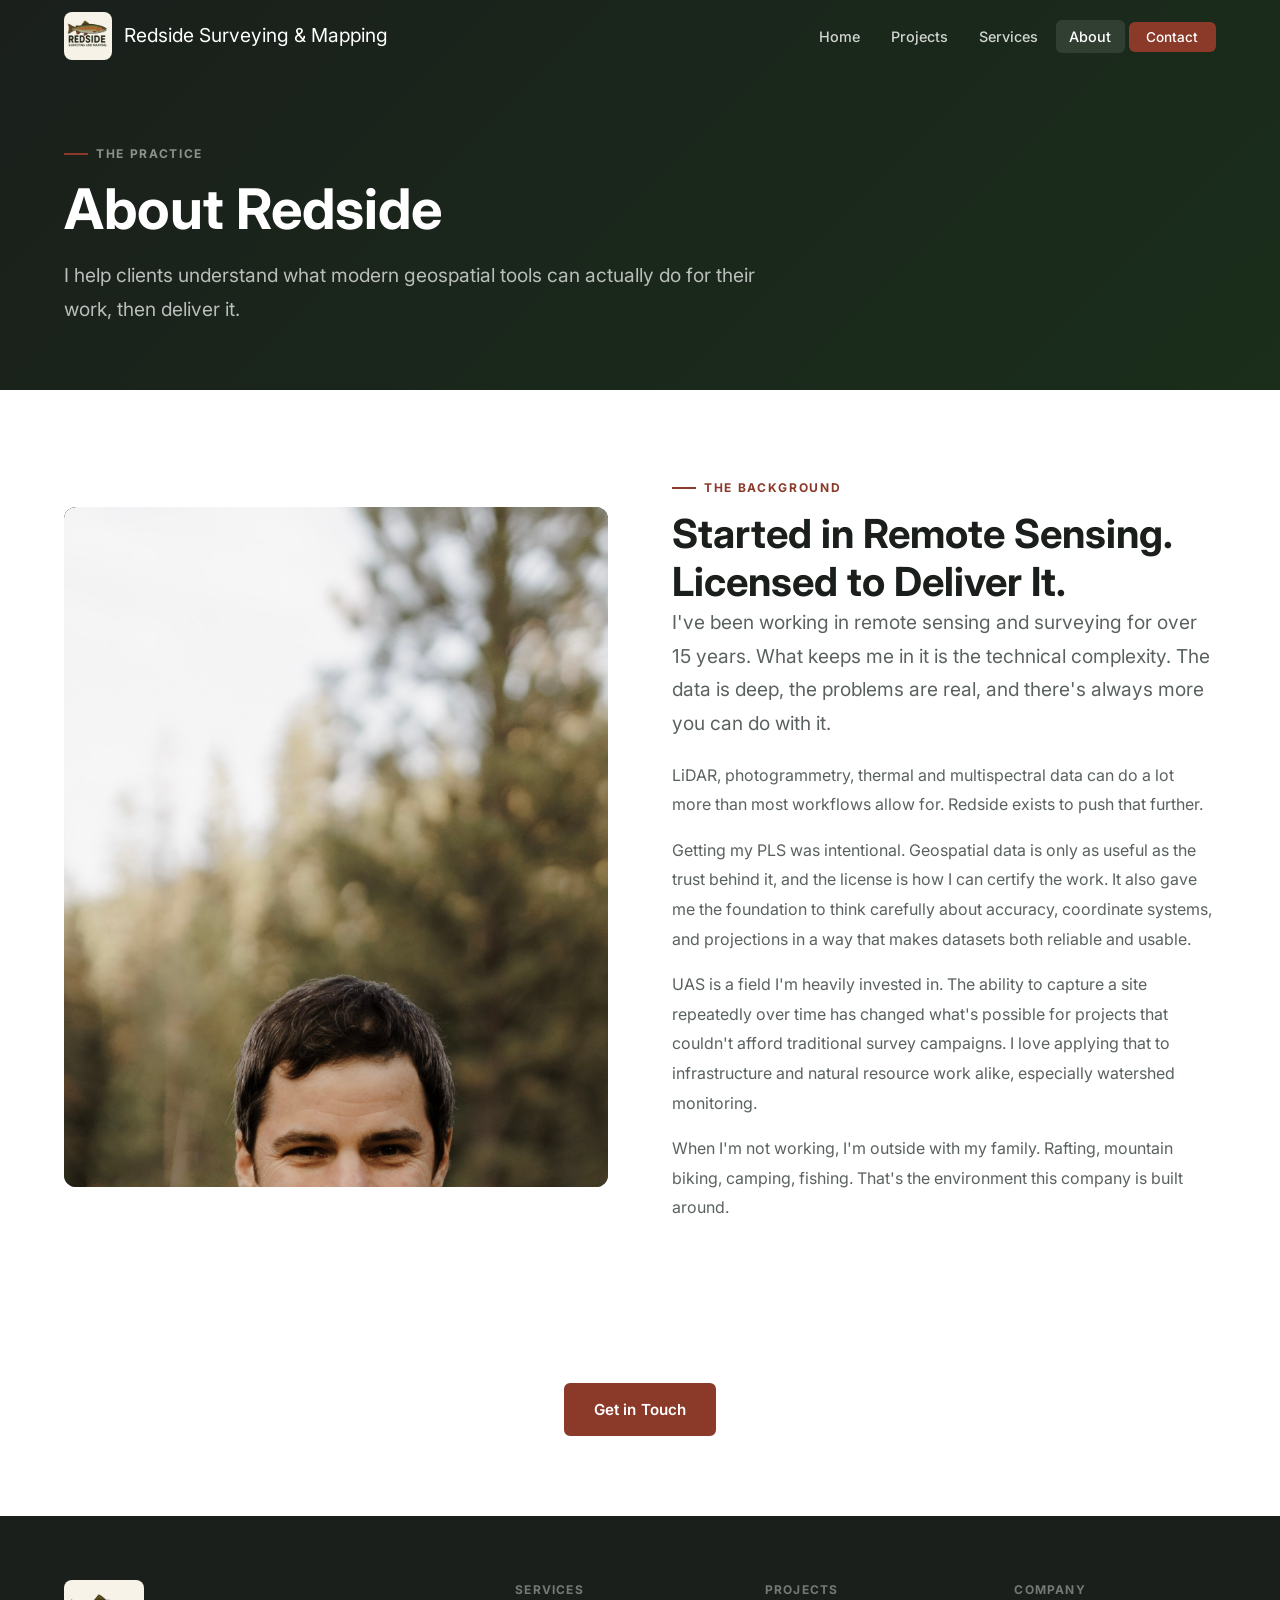
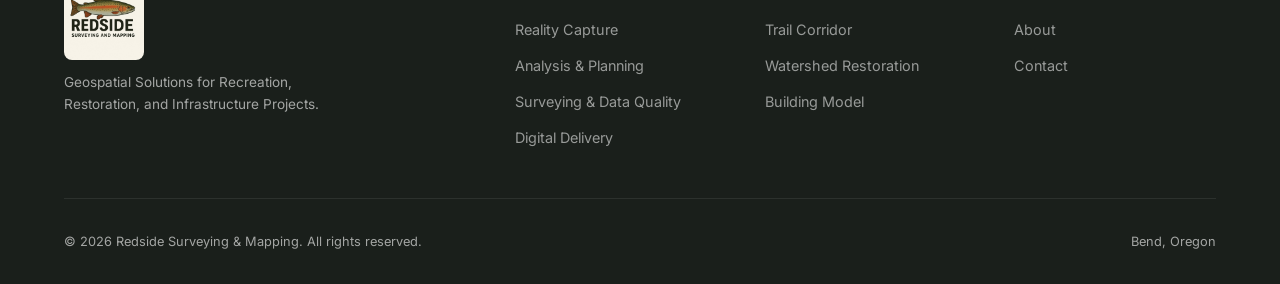
==== about.html @ d870e97e "Update About page bio with personal story and profile photo Co-authored-by: Cursor <cursoragent@curs" ====
<!DOCTYPE html>
<html lang="en">
<head>
  <meta charset="UTF-8" />
  <meta name="viewport" content="width=device-width, initial-scale=1.0" />
  <title>About | Redside Surveying & Mapping</title>
  <meta name="description" content="Redside Surveying & Mapping is a licensed Professional Land Surveyor and geospatial consulting practice focused on terrain, restoration, and infrastructure through modern mapping technologies." />
  <link rel="preconnect" href="https://fonts.googleapis.com" />
  <link rel="preconnect" href="https://fonts.gstatic.com" crossorigin />
  <link href="https://fonts.googleapis.com/css2?family=Inter:wght@400;500;600;700;800&display=swap" rel="stylesheet" />
  <link rel="stylesheet" href="css/style.css" />
  <style>
    .fade-in { opacity: 0; transform: translateY(24px); transition: opacity 600ms ease, transform 600ms ease; }
    .fade-in.visible { opacity: 1; transform: translateY(0); }
  </style>
</head>
<body>

  <!-- ===== Navigation ===== -->
  <nav class="nav scrolled" aria-label="Main navigation">
    <div class="container nav__inner">
      <a href="index.html" class="nav__logo">
        <img src="images/logo.png" alt="Redside Surveying &amp; Mapping" class="nav__logo-img" />
        <div class="nav__logo-text">
          <span class="nav__logo-name">Redside Surveying &amp; Mapping</span>
        </div>
      </a>
      <ul class="nav__links" role="list">
        <li><a href="index.html">Home</a></li>
        <li><a href="portfolio.html">Projects</a></li>
        <li><a href="services.html">Services</a></li>
        <li><a href="about.html" class="active">About</a></li>
        <li><a href="contact.html" class="nav__cta">Contact</a></li>
      </ul>
      <button class="nav__toggle" aria-label="Toggle navigation" aria-expanded="false">
        <span></span><span></span><span></span>
      </button>
    </div>
  </nav>

  <!-- ===== Page Hero ===== -->
  <section class="page-hero">
    <div class="container">
      <div class="section-eyebrow" style="color:rgba(255,255,255,.5);">The Practice</div>
      <h1>About Redside</h1>
      <p class="lead" style="max-width:58ch;">
        I help clients understand what modern geospatial tools can actually do for their work, then deliver it.
      </p>
    </div>
  </section>

  <!-- ===== Intro ===== -->
  <section class="section">
    <div class="container">
      <div class="about-intro fade-in">
        <div class="about-photo">
          <img src="images/Profile.jpg" alt="Casey, Redside Surveying &amp; Mapping" style="width:100%; border-radius:var(--radius-lg); display:block;" />
        </div>
        <div>
          <div class="section-eyebrow">The Background</div>
          <h2>Started in Remote Sensing. Licensed to Deliver It.</h2>
          <p class="lead">I've been working in remote sensing and surveying for over 15 years. What keeps me in it is the technical complexity. The data is deep, the problems are real, and there's always more you can do with it.</p>
          <p style="color:var(--color-text-muted); margin-top:1.25rem; line-height:1.85;">
            LiDAR, photogrammetry, thermal and multispectral data can do a lot more than most 
            workflows allow for. Redside exists to push that further.
          </p>
          <p style="color:var(--color-text-muted); margin-top:1rem; line-height:1.85;">
            Getting my PLS was intentional. Geospatial data is only as useful as the trust 
            behind it, and the license is how I can certify the work. It also gave me the 
            foundation to think carefully about accuracy, coordinate systems, and projections 
            in a way that makes datasets both reliable and usable.
          </p>
          <p style="color:var(--color-text-muted); margin-top:1rem; line-height:1.85;">
            UAS is a field I'm heavily invested in. The ability to capture a site repeatedly 
            over time has changed what's possible for projects that couldn't afford traditional 
            survey campaigns. I love applying that to infrastructure and natural resource work 
            alike, especially watershed monitoring.
          </p>
          <p style="color:var(--color-text-muted); margin-top:1rem; line-height:1.85;">
            When I'm not working, I'm outside with my family. Rafting, mountain biking, 
            camping, fishing. That's the environment this company is built around.
          </p>
        </div>
      </div>
    </div>
  </section>

  <!-- ===== CTA ===== -->
  <section class="section">
    <div class="container text-center fade-in">
      <a href="contact.html" class="btn btn-primary">Get in Touch</a>
    </div>
  </section>

  <!-- ===== Footer ===== -->
  <footer class="footer">
    <div class="container">
      <div class="footer__grid">
        <div>
          <img src="images/logo.png" alt="Redside Surveying &amp; Mapping" style="height:80px; border-radius:8px; margin-bottom:.75rem; display:block;" />
          <p class="footer__tagline">Geospatial Solutions for Recreation,<br>Restoration, and Infrastructure Projects.</p>
        </div>
        <div>
          <div class="footer__heading">Services</div>
          <ul class="footer__links">
            <li><a href="services.html">Reality Capture</a></li>
            <li><a href="services.html">Analysis &amp; Planning</a></li>
            <li><a href="services.html">Surveying &amp; Data Quality</a></li>
            <li><a href="services.html">Digital Delivery</a></li>
          </ul>
        </div>
        <div>
          <div class="footer__heading">Projects</div>
          <ul class="footer__links">
            <li><a href="project-trail.html">Trail Corridor</a></li>
            <li><a href="project-watershed.html">Watershed Restoration</a></li>
            <li><a href="project-building.html">Building Model</a></li>
          </ul>
        </div>
        <div>
          <div class="footer__heading">Company</div>
          <ul class="footer__links">
            <li><a href="about.html">About</a></li>
            <li><a href="contact.html">Contact</a></li>
          </ul>
        </div>
      </div>
      <div class="footer__bottom">
        <span>&copy; 2026 Redside Surveying &amp; Mapping. All rights reserved.</span>
        <span>Bend, Oregon</span>
      </div>
    </div>
  </footer>

  <script src="js/main.js"></script>
</body>
</html>
---- css/style.css ----
/* ============================================================
   Redside Surveying & Mapping — Main Stylesheet
   ============================================================ */

/* --- Variables & Reset ------------------------------------ */
:root {
  --color-earth:       #2C3E2D;   /* deep forest green */
  --color-rust:        #8B3A2A;   /* redside accent */
  --color-rust-light:  #B54A37;
  --color-stone:       #6B7280;
  --color-cream:       #F5F2EE;
  --color-white:       #FFFFFF;
  --color-dark:        #1A1F1B;
  --color-text:        #2D3130;
  --color-text-muted:  #5A6260;
  --color-border:      #DDD8D2;

  --font-sans:    'Inter', system-ui, -apple-system, sans-serif;
  --font-serif:   'Inter', system-ui, -apple-system, sans-serif;

  --max-width: 1200px;
  --nav-height: 72px;
  --radius: 6px;
  --radius-lg: 12px;
  --shadow-sm: 0 1px 3px rgba(0,0,0,.08);
  --shadow-md: 0 4px 16px rgba(0,0,0,.10);
  --shadow-lg: 0 8px 32px rgba(0,0,0,.14);

  --transition: 220ms ease;
}

*, *::before, *::after { box-sizing: border-box; margin: 0; padding: 0; }

html { scroll-behavior: smooth; font-size: 16px; }

body {
  font-family: var(--font-sans);
  color: var(--color-text);
  background: var(--color-white);
  line-height: 1.65;
  -webkit-font-smoothing: antialiased;
}

img { display: block; max-width: 100%; height: auto; }
a  { color: inherit; text-decoration: none; }
ul { list-style: none; }

/* --- Typography ------------------------------------------- */
h1, h2, h3, h4 {
  font-family: var(--font-serif);
  font-weight: 700;
  line-height: 1.2;
  color: var(--color-dark);
}
h1 { font-size: clamp(2rem, 5vw, 3.5rem); }
h2 { font-size: clamp(1.6rem, 3.5vw, 2.5rem); }
h3 { font-size: clamp(1.2rem, 2.5vw, 1.6rem); }
h4 { font-size: 1.1rem; font-family: var(--font-sans); font-weight: 600; }

p { max-width: 68ch; }

.lead {
  font-size: clamp(1.05rem, 2vw, 1.2rem);
  color: var(--color-text-muted);
  line-height: 1.75;
}

/* --- Layout Utilities ------------------------------------- */
.container {
  width: 100%;
  max-width: var(--max-width);
  margin-inline: auto;
  padding-inline: 1.5rem;
}

.section { padding: 5rem 0; }
.section--sm { padding: 3rem 0; }
.section--lg { padding: 7rem 0; }

.grid-2 { display: grid; grid-template-columns: repeat(2, 1fr); gap: 2.5rem; }
.grid-3 { display: grid; grid-template-columns: repeat(3, 1fr); gap: 2rem; }
.grid-4 { display: grid; grid-template-columns: repeat(4, 1fr); gap: 1.5rem; }

.flex       { display: flex; }
.flex-center { display: flex; align-items: center; justify-content: center; }
.gap-1 { gap: .5rem; }
.gap-2 { gap: 1rem; }
.gap-3 { gap: 1.5rem; }

.text-center { text-align: center; }
.text-muted  { color: var(--color-text-muted); }

.bg-cream { background: var(--color-cream); }
.bg-dark  { background: var(--color-dark); color: var(--color-white); }
.bg-earth { background: var(--color-earth); color: var(--color-white); }

/* --- Buttons --------------------------------------------- */
.btn {
  display: inline-flex;
  align-items: center;
  gap: .5rem;
  padding: .75rem 1.75rem;
  border-radius: var(--radius);
  font-weight: 600;
  font-size: .95rem;
  letter-spacing: .01em;
  cursor: pointer;
  border: 2px solid transparent;
  transition: all var(--transition);
  white-space: nowrap;
}

.btn-primary {
  background: var(--color-rust);
  color: var(--color-white);
  border-color: var(--color-rust);
}
.btn-primary:hover {
  background: var(--color-rust-light);
  border-color: var(--color-rust-light);
  transform: translateY(-1px);
  box-shadow: var(--shadow-md);
}

.btn-outline {
  background: transparent;
  color: var(--color-white);
  border-color: rgba(255,255,255,.6);
}
.btn-outline:hover {
  background: rgba(255,255,255,.12);
  border-color: var(--color-white);
}

.btn-outline-dark {
  background: transparent;
  color: var(--color-rust);
  border-color: var(--color-rust);
}
.btn-outline-dark:hover {
  background: var(--color-rust);
  color: var(--color-white);
}

/* --- Navigation ------------------------------------------ */
.nav {
  position: fixed;
  top: 0; left: 0; right: 0;
  height: var(--nav-height);
  z-index: 1000;
  transition: background var(--transition), box-shadow var(--transition);
}

.nav.scrolled {
  background: rgba(26, 31, 27, .96);
  backdrop-filter: blur(10px);
  box-shadow: 0 1px 0 rgba(255,255,255,.08);
}

.nav__inner {
  display: flex;
  align-items: center;
  justify-content: space-between;
  height: 100%;
}

.nav__logo {
  display: flex;
  flex-direction: row;
  align-items: center;
  gap: .75rem;
}

.nav__logo-img {
  height: 48px;
  width: 48px;
  object-fit: cover;
  border-radius: 8px;
  flex-shrink: 0;
}

.nav__logo-text {
  display: flex;
  flex-direction: column;
  gap: .1rem;
}

.nav__logo-name {
  font-family: var(--font-serif);
  font-size: 1.2rem;
  color: var(--color-white);
  line-height: 1;
}

.nav__logo-tag {
  font-size: .65rem;
  color: rgba(255,255,255,.55);
  letter-spacing: .08em;
  text-transform: uppercase;
}

.nav__links {
  display: flex;
  align-items: center;
  gap: .25rem;
}

.nav__links a {
  padding: .5rem .85rem;
  border-radius: var(--radius);
  color: rgba(255,255,255,.8);
  font-size: .9rem;
  font-weight: 500;
  transition: all var(--transition);
}
.nav__links a:hover,
.nav__links a.active {
  color: var(--color-white);
  background: rgba(255,255,255,.1);
}

.nav__cta {
  font-size: .85rem !important;
  padding: .45rem 1.1rem !important;
  background: var(--color-rust) !important;
  color: var(--color-white) !important;
  border-radius: var(--radius) !important;
}
.nav__cta:hover {
  background: var(--color-rust-light) !important;
}

.nav__toggle {
  display: none;
  flex-direction: column;
  gap: 5px;
  cursor: pointer;
  padding: .5rem;
}
.nav__toggle span {
  display: block;
  width: 24px;
  height: 2px;
  background: var(--color-white);
  border-radius: 2px;
  transition: all var(--transition);
}

/* --- Hero ------------------------------------------------- */
.hero {
  position: relative;
  min-height: 100vh;
  display: flex;
  align-items: flex-start;
  overflow: hidden;
  background: var(--color-dark);
}

.hero__bg {
  position: absolute;
  inset: 0;
  background: linear-gradient(
    135deg,
    #0F1A10 0%,
    #1A2E1B 35%,
    #2C3E2D 65%,
    #1A2010 100%
  );
}

.hero__overlay {
  position: absolute;
  inset: 0;
  background: url("data:image/svg+xml,%3Csvg xmlns='http://www.w3.org/2000/svg' width='60' height='60'%3E%3Cpath d='M0 30 Q15 0 30 30 Q45 60 60 30' fill='none' stroke='rgba(255,255,255,.02)' stroke-width='1'/%3E%3C/svg%3E");
  opacity: .6;
}

.hero__topo {
  position: absolute;
  inset: 0;
  background-image:
    repeating-linear-gradient(
      0deg,
      transparent,
      transparent 59px,
      rgba(255,255,255,.025) 60px
    ),
    repeating-linear-gradient(
      90deg,
      transparent,
      transparent 59px,
      rgba(255,255,255,.015) 60px
    );
}

.hero__content.container {
  max-width: min(1320px, 96vw);
}

.hero__content {
  position: relative;
  z-index: 2;
  padding-top: calc(var(--nav-height) + 1.25rem);
  padding-bottom: 5rem;
  width: 100%;
}

.hero__layout {
  display: grid;
  grid-template-columns: minmax(0, 1fr) minmax(320px, 1.2fr);
  grid-template-areas:
    "intro video"
    "rest video";
  gap: clamp(1.25rem, 3vw, 2rem);
  align-items: start;
}

.hero__intro { grid-area: intro; }

.hero__video {
  grid-area: video;
  width: 100%;
  max-width: none;
  display: flex;
  flex-direction: column;
  justify-content: flex-start;
  align-self: start;
  position: sticky;
  top: calc(var(--nav-height) + 1.25rem);
}

.hero__rest { grid-area: rest; }

.hero__video-player,
.hero__video-placeholder {
  width: 100%;
  aspect-ratio: 16 / 9;
  border-radius: var(--radius-lg);
}

.hero__video-player {
  border: 1px solid rgba(255, 255, 255, .18);
  box-shadow:
    0 4px 24px rgba(0, 0, 0, .4),
    0 0 0 1px rgba(181, 74, 55, .15);
}

.hero__video-placeholder {
  border: 1px solid rgba(255, 255, 255, .2);
  background: rgba(0, 0, 0, .35);
  display: flex;
  flex-direction: column;
  align-items: center;
  justify-content: center;
  gap: .75rem;
  color: rgba(255, 255, 255, .65);
  font-size: .8rem;
  font-weight: 600;
  letter-spacing: .08em;
  text-transform: uppercase;
  box-shadow:
    0 8px 48px rgba(0, 0, 0, .45),
    0 0 0 1px rgba(181, 74, 55, .2);
}

.hero__video-placeholder svg {
  width: 64px;
  height: 64px;
  opacity: .85;
  color: var(--color-rust-light);
  filter: drop-shadow(0 2px 8px rgba(0, 0, 0, .4));
}

.hero__video-caption {
  margin: .85rem 0 0;
  text-align: center;
  font-size: .78rem;
  font-weight: 600;
  letter-spacing: .06em;
  text-transform: uppercase;
  color: rgba(255, 255, 255, .55);
  line-height: 1.4;
}

.hero__eyebrow {
  display: inline-flex;
  align-items: center;
  gap: .6rem;
  font-size: .8rem;
  font-weight: 600;
  letter-spacing: .12em;
  text-transform: uppercase;
  color: var(--color-rust-light);
  margin-bottom: 1rem;
}

.hero__eyebrow::before {
  content: '';
  display: block;
  width: 32px;
  height: 2px;
  background: var(--color-rust-light);
}

.hero h1 {
  color: var(--color-white);
  margin-bottom: 1rem;
}

.hero h1 span {
  color: var(--color-rust-light);
  display: block;
}

.hero__lead {
  font-size: clamp(1rem, 2vw, 1.1rem);
  color: rgba(255,255,255,.7);
  line-height: 1.75;
  margin-bottom: 1.25rem;
  max-width: 42ch;
}

.hero__intro h1 {
  font-size: clamp(2.25rem, 4.5vw, 3.5rem);
}

.hero__actions {
  display: flex;
  gap: 1rem;
  flex-wrap: wrap;
}

.hero__stats {
  display: flex;
  gap: 2rem;
  margin-top: 2rem;
  padding-top: 1.5rem;
  border-top: 1px solid rgba(255,255,255,.1);
  flex-wrap: wrap;
}

.hero__stat-value {
  font-family: var(--font-serif);
  font-size: 2rem;
  color: var(--color-white);
  line-height: 1;
}

.hero__stat-label {
  font-size: .8rem;
  color: rgba(255,255,255,.5);
  letter-spacing: .06em;
  text-transform: uppercase;
  margin-top: .3rem;
}

.hero__scroll {
  position: absolute;
  bottom: 2rem;
  left: 50%;
  transform: translateX(-50%);
  display: flex;
  flex-direction: column;
  align-items: center;
  gap: .5rem;
  color: rgba(255,255,255,.4);
  font-size: .75rem;
  letter-spacing: .08em;
  text-transform: uppercase;
  animation: bounce 2s infinite;
}

.hero__scroll svg {
  opacity: .4;
}

@keyframes bounce {
  0%, 100% { transform: translateX(-50%) translateY(0); }
  50%       { transform: translateX(-50%) translateY(6px); }
}

/* --- Section Headers -------------------------------------- */
.section-header {
  margin-bottom: 3.5rem;
}

.section-header.center { text-align: center; }
.section-header.center p { margin-inline: auto; }

.section-eyebrow {
  display: inline-flex;
  align-items: center;
  gap: .5rem;
  font-size: .75rem;
  font-weight: 700;
  letter-spacing: .14em;
  text-transform: uppercase;
  color: var(--color-rust);
  margin-bottom: .75rem;
}

.section-eyebrow::before {
  content: '';
  display: block;
  width: 24px;
  height: 2px;
  background: var(--color-rust);
}

/* --- Cards ----------------------------------------------- */
.card {
  background: var(--color-white);
  border-radius: var(--radius-lg);
  border: 1px solid var(--color-border);
  overflow: hidden;
  transition: transform var(--transition), box-shadow var(--transition);
}

.card:hover {
  transform: translateY(-3px);
  box-shadow: var(--shadow-lg);
}

.card__img {
  aspect-ratio: 16/9;
  overflow: hidden;
  background: var(--color-earth);
  position: relative;
}

.card__img img {
  width: 100%;
  height: 100%;
  object-fit: cover;
  transition: transform 400ms ease;
}

.card:hover .card__img img { transform: scale(1.04); }

.card__body { padding: 1.75rem; }

.card__tag {
  display: inline-block;
  font-size: .7rem;
  font-weight: 700;
  letter-spacing: .1em;
  text-transform: uppercase;
  color: var(--color-rust);
  background: rgba(139, 58, 42, .08);
  padding: .3rem .7rem;
  border-radius: 999px;
  margin-bottom: 1rem;
}

.card__title {
  font-size: 1.2rem;
  margin-bottom: .75rem;
  font-family: var(--font-serif);
}

.card__text {
  color: var(--color-text-muted);
  font-size: .95rem;
  line-height: 1.7;
  margin-bottom: 1.25rem;
}

.card__link {
  font-size: .9rem;
  font-weight: 600;
  color: var(--color-rust);
  display: inline-flex;
  align-items: center;
  gap: .4rem;
  transition: gap var(--transition);
}
.card__link:hover { gap: .7rem; }

/* --- Project / Portfolio Cards ---------------------------- */
.project-card {
  background: var(--color-white);
  border-radius: var(--radius-lg);
  overflow: hidden;
  border: 1px solid var(--color-border);
  display: grid;
  grid-template-columns: 1fr 1fr;
  transition: box-shadow var(--transition);
}
.project-card:hover { box-shadow: var(--shadow-lg); }

.project-card--reverse { direction: rtl; }
.project-card--reverse > * { direction: ltr; }

.project-card__visual {
  aspect-ratio: unset;
  background: var(--color-earth);
  position: relative;
  overflow: hidden;
  min-height: 320px;
}

/* NIRA embeds on home / portfolio cards */
.project-card__visual .viewer-iframe-container {
  position: absolute;
  inset: 0;
  width: 100%;
  height: 100%;
  min-height: 100%;
  aspect-ratio: unset;
  border: none;
  border-radius: 0;
}

.project-card__visual img {
  width: 100%;
  height: 100%;
  object-fit: cover;
  position: absolute;
  inset: 0;
}

.project-card__viewer-placeholder {
  position: absolute;
  inset: 0;
  display: flex;
  flex-direction: column;
  align-items: center;
  justify-content: center;
  gap: 1rem;
  background: linear-gradient(135deg, #1A2E1B, #2C3E2D);
  color: rgba(255,255,255,.7);
  text-align: center;
  padding: 2rem;
}

.project-card__viewer-placeholder svg {
  opacity: .5;
}

.project-card__viewer-placeholder span {
  font-size: .8rem;
  letter-spacing: .08em;
  text-transform: uppercase;
  opacity: .6;
}

.project-card__body {
  padding: 2.5rem;
  display: flex;
  flex-direction: column;
  justify-content: center;
  gap: 1rem;
}

.project-card__tag {
  display: inline-block;
  font-size: .7rem;
  font-weight: 700;
  letter-spacing: .1em;
  text-transform: uppercase;
  color: var(--color-rust);
  background: rgba(139, 58, 42, .08);
  padding: .3rem .7rem;
  border-radius: 999px;
}

.project-card__title {
  font-family: var(--font-serif);
  font-size: 1.5rem;
}

.project-card__text {
  color: var(--color-text-muted);
  line-height: 1.75;
}

.project-card__tags {
  display: flex;
  flex-wrap: wrap;
  gap: .5rem;
}

.tag-pill {
  font-size: .75rem;
  padding: .3rem .7rem;
  border-radius: 999px;
  background: var(--color-cream);
  color: var(--color-stone);
  border: 1px solid var(--color-border);
}

/* --- Services -------------------------------------------- */
.service-group {
  background: var(--color-white);
  border-radius: var(--radius-lg);
  border: 1px solid var(--color-border);
  overflow: hidden;
}

.service-group__header {
  padding: 1.75rem 2rem;
  background: var(--color-earth);
  color: var(--color-white);
  display: flex;
  align-items: center;
  gap: 1rem;
}

.service-group__icon {
  width: 44px;
  height: 44px;
  background: rgba(255,255,255,.12);
  border-radius: var(--radius);
  display: flex;
  align-items: center;
  justify-content: center;
  flex-shrink: 0;
}

.service-group__title {
  font-size: 1.1rem;
  font-family: var(--font-sans);
  font-weight: 700;
  color: var(--color-white);
}

.service-group__list {
  padding: 1.25rem 2rem 1.75rem;
}

.service-group__list li {
  padding: .6rem 0;
  border-bottom: 1px solid var(--color-border);
  font-size: .95rem;
  color: var(--color-text-muted);
  display: flex;
  align-items: center;
  gap: .6rem;
}

.service-group__list li:last-child { border-bottom: none; }

.service-group__list li::before {
  content: '';
  display: block;
  width: 6px;
  height: 6px;
  border-radius: 50%;
  background: var(--color-rust);
  flex-shrink: 0;
}

/* --- Viewer Placeholder ---------------------------------- */
.viewer-placeholder {
  width: 100%;
  aspect-ratio: 16/9;
  background: linear-gradient(135deg, #0F1A10, #1A2E1B, #2C3E2D);
  border-radius: var(--radius-lg);
  display: flex;
  flex-direction: column;
  align-items: center;
  justify-content: center;
  gap: 1.25rem;
  color: rgba(255,255,255,.7);
  text-align: center;
  padding: 2rem;
  position: relative;
  overflow: hidden;
  border: 1px solid rgba(255,255,255,.06);
}

.viewer-placeholder::before {
  content: '';
  position: absolute;
  inset: 0;
  background-image:
    repeating-linear-gradient(
      0deg, transparent, transparent 39px,
      rgba(255,255,255,.02) 40px
    ),
    repeating-linear-gradient(
      90deg, transparent, transparent 39px,
      rgba(255,255,255,.015) 40px
    );
}

.viewer-placeholder__icon {
  width: 72px;
  height: 72px;
  background: rgba(255,255,255,.06);
  border-radius: 50%;
  display: flex;
  align-items: center;
  justify-content: center;
  position: relative;
}

.viewer-placeholder h3 {
  color: var(--color-white);
  position: relative;
}

.viewer-placeholder p {
  font-size: .9rem;
  color: rgba(255,255,255,.5);
  position: relative;
  max-width: 40ch;
  margin-inline: auto;
}

.viewer-iframe-container {
  width: 100%;
  position: relative;
  border-radius: var(--radius-lg);
  overflow: hidden;
  border: 1px solid rgba(255,255,255,.08);
  background: black;
  /* Enforce 16:9 aspect ratio */
  aspect-ratio: 16 / 9;
}

.viewer-iframe-container iframe {
  position: absolute;
  top: 0; left: 0;
  width: 100%;
  height: 100%;
  border: none;
  background: black;
  display: block;
}

/* Full-width project viewer (main embed on project pages) */
.viewer-iframe-container--hero {
  aspect-ratio: unset;
  min-height: min(72vh, 820px);
}

.viewer-section__hint {
  text-align: center;
  font-size: .85rem;
  color: var(--color-text-muted);
  margin-top: .75rem;
}

.contact-form__honeypot {
  position: absolute;
  left: -9999px;
  width: 1px;
  height: 1px;
  opacity: 0;
  pointer-events: none;
}

.contact-form__success {
  background: var(--color-cream);
  border: 1px solid var(--color-border);
  border-left: 4px solid var(--color-earth);
  border-radius: var(--radius);
  padding: 1.5rem 1.75rem;
  margin-bottom: 1.5rem;
  font-size: 1.05rem;
  line-height: 1.6;
  color: var(--color-text);
}

/* Teaser on home/portfolio: link to project page instead of tiny iframe */
.project-card__visual--link {
  display: flex;
  flex-direction: column;
  align-items: center;
  justify-content: center;
  gap: .75rem;
  min-height: 280px;
  direction: ltr;
  background: linear-gradient(160deg, #0F1A10, #1A2E1B, #2C3E2D);
  color: rgba(255, 255, 255, .85);
  text-decoration: none;
  transition: filter var(--transition);
}

.project-card__visual--link:hover {
  filter: brightness(1.08);
}

.project-card__visual--link svg {
  opacity: .55;
}

.project-card__visual-cta {
  font-size: .8rem;
  font-weight: 600;
  letter-spacing: .08em;
  text-transform: uppercase;
  color: var(--color-rust-light);
}

.project-card__visual-sub {
  font-size: .75rem;
  color: rgba(255, 255, 255, .45);
  max-width: 22ch;
  text-align: center;
  line-height: 1.5;
}

/* --- Differentiator / Feature Strips --------------------- */
.feature-strip {
  display: flex;
  gap: 2rem;
  flex-wrap: wrap;
}

.feature-item {
  flex: 1;
  min-width: 220px;
  display: flex;
  gap: 1rem;
  align-items: flex-start;
}

.feature-item__icon {
  width: 48px;
  height: 48px;
  background: rgba(139, 58, 42, .1);
  border-radius: var(--radius);
  display: flex;
  align-items: center;
  justify-content: center;
  flex-shrink: 0;
  color: var(--color-rust);
}

.feature-item__title {
  font-size: 1rem;
  font-weight: 600;
  margin-bottom: .3rem;
}

.feature-item__text {
  font-size: .9rem;
  color: var(--color-text-muted);
  line-height: 1.65;
}

.workflow-pipeline {
  display: flex;
  flex-wrap: wrap;
  align-items: center;
  gap: .5rem .35rem;
  margin: 1.25rem 0 1rem;
}

.workflow-pipeline__step {
  font-size: .78rem;
  font-weight: 600;
  letter-spacing: .04em;
  text-transform: uppercase;
  color: var(--color-earth);
  background: rgba(44, 62, 45, .08);
  padding: .4rem .75rem;
  border-radius: 999px;
}

.workflow-pipeline__arrow {
  color: var(--color-rust);
  font-weight: 700;
  font-size: .9rem;
  line-height: 1;
}

/* --- Workflow Highlight ----------------------------------- */
.workflow-highlight {
  background: linear-gradient(135deg, var(--color-dark), #1A2E1B);
  color: var(--color-white);
  border-radius: var(--radius-lg);
  padding: 3rem;
  display: grid;
  grid-template-columns: 1fr 1fr;
  gap: 3rem;
  align-items: center;
}

.workflow-highlight h2 { color: var(--color-white); }

.workflow-highlight .lead { color: rgba(255,255,255,.7); }

.workflow-highlight__steps {
  display: flex;
  flex-direction: column;
  gap: 1.25rem;
}

.workflow-step {
  display: flex;
  gap: 1rem;
  align-items: flex-start;
}

.workflow-step__num {
  width: 32px;
  height: 32px;
  background: var(--color-rust);
  border-radius: 50%;
  display: flex;
  align-items: center;
  justify-content: center;
  font-size: .8rem;
  font-weight: 700;
  flex-shrink: 0;
  color: var(--color-white);
}

.workflow-step__text {
  padding-top: .25rem;
  font-size: .95rem;
  color: rgba(255,255,255,.75);
  line-height: 1.6;
}

/* --- Testimonial / Callout ------------------------------- */
.callout {
  background: var(--color-cream);
  border-left: 4px solid var(--color-rust);
  border-radius: 0 var(--radius) var(--radius) 0;
  padding: 1.75rem 2rem;
}

.callout p {
  font-size: 1.05rem;
  line-height: 1.75;
  font-style: italic;
  color: var(--color-text);
}

/* --- About ------------------------------------------------ */
.about-intro {
  display: grid;
  grid-template-columns: 1fr 1fr;
  gap: 4rem;
  align-items: center;
}

.about-photo {
  aspect-ratio: 4/5;
  background: var(--color-earth);
  border-radius: var(--radius-lg);
  overflow: hidden;
  position: relative;
}

.about-photo-placeholder {
  position: absolute;
  inset: 0;
  display: flex;
  flex-direction: column;
  align-items: center;
  justify-content: center;
  gap: 1rem;
  background: linear-gradient(160deg, #1A2E1B, #2C3E2D);
  color: rgba(255,255,255,.5);
  font-size: .85rem;
  letter-spacing: .06em;
  text-transform: uppercase;
  text-align: center;
  padding: 1rem;
}

.credential-badge {
  display: inline-flex;
  align-items: center;
  gap: .6rem;
  background: var(--color-rust);
  color: var(--color-white);
  padding: .6rem 1.25rem;
  border-radius: 999px;
  font-size: .85rem;
  font-weight: 700;
}

/* --- Contact --------------------------------------------- */
.contact-grid {
  display: grid;
  grid-template-columns: 1fr 1.6fr;
  gap: 4rem;
}

.contact-info__item {
  display: flex;
  gap: 1rem;
  align-items: flex-start;
  padding: 1.25rem 0;
  border-bottom: 1px solid var(--color-border);
}

.contact-info__item:first-child { padding-top: 0; }

.contact-info__icon {
  width: 40px;
  height: 40px;
  background: rgba(139, 58, 42, .1);
  border-radius: var(--radius);
  display: flex;
  align-items: center;
  justify-content: center;
  color: var(--color-rust);
  flex-shrink: 0;
}

.form-group {
  display: flex;
  flex-direction: column;
  gap: .4rem;
}

.form-group label {
  font-size: .85rem;
  font-weight: 600;
  color: var(--color-text);
}

.form-group input,
.form-group select,
.form-group textarea {
  padding: .75rem 1rem;
  border: 1.5px solid var(--color-border);
  border-radius: var(--radius);
  font-family: var(--font-sans);
  font-size: .95rem;
  color: var(--color-text);
  background: var(--color-white);
  transition: border-color var(--transition), box-shadow var(--transition);
  width: 100%;
}

.form-group input:focus,
.form-group select:focus,
.form-group textarea:focus {
  outline: none;
  border-color: var(--color-rust);
  box-shadow: 0 0 0 3px rgba(139, 58, 42, .12);
}

.form-group textarea { resize: vertical; min-height: 120px; }

.form { display: flex; flex-direction: column; gap: 1.25rem; }

/* --- Footer ---------------------------------------------- */
.footer {
  background: var(--color-dark);
  color: rgba(255,255,255,.6);
  padding: 4rem 0 2rem;
}

.footer__grid {
  display: grid;
  grid-template-columns: 2fr 1fr 1fr 1fr;
  gap: 3rem;
  padding-bottom: 3rem;
  border-bottom: 1px solid rgba(255,255,255,.08);
  margin-bottom: 2rem;
}

.footer__brand-name {
  font-family: var(--font-serif);
  font-size: 1.25rem;
  color: var(--color-white);
  margin-bottom: .5rem;
}

.footer__tagline {
  font-size: .85rem;
  line-height: 1.6;
  margin-bottom: 1.5rem;
}

.footer__heading {
  font-size: .75rem;
  font-weight: 700;
  letter-spacing: .1em;
  text-transform: uppercase;
  color: rgba(255,255,255,.4);
  margin-bottom: 1rem;
}

.footer__links {
  display: flex;
  flex-direction: column;
  gap: .6rem;
}

.footer__links a {
  font-size: .9rem;
  color: rgba(255,255,255,.55);
  transition: color var(--transition);
}
.footer__links a:hover { color: var(--color-white); }

.footer__bottom {
  display: flex;
  align-items: center;
  justify-content: space-between;
  font-size: .8rem;
  gap: 1rem;
  flex-wrap: wrap;
}

.footer__license {
  display: inline-flex;
  align-items: center;
  gap: .4rem;
  background: rgba(139, 58, 42, .25);
  color: var(--color-rust-light);
  padding: .3rem .7rem;
  border-radius: 999px;
  font-size: .75rem;
  font-weight: 600;
}

/* --- Page Hero (inner pages) ----------------------------- */
.page-hero {
  background: linear-gradient(135deg, var(--color-dark), #1A2E1B);
  padding: calc(var(--nav-height) + 4rem) 0 4rem;
  color: var(--color-white);
}

.page-hero h1 { color: var(--color-white); margin-bottom: 1rem; }
.page-hero .lead { color: rgba(255,255,255,.7); }

/* --- Project Detail Page --------------------------------- */
.project-detail__viewer {
  margin: -1px 0;
  background: var(--color-dark);
  padding: 3rem 0;
}

.takeaways {
  display: grid;
  grid-template-columns: repeat(auto-fit, minmax(220px, 1fr));
  gap: 1.25rem;
}

.takeaway-item {
  background: var(--color-cream);
  border-radius: var(--radius);
  padding: 1.25rem;
  border-left: 3px solid var(--color-rust);
}

.takeaway-item strong {
  display: block;
  font-size: .85rem;
  text-transform: uppercase;
  letter-spacing: .07em;
  color: var(--color-rust);
  margin-bottom: .4rem;
}

/* --- Responsive ------------------------------------------ */
@media (max-width: 1024px) {
  .grid-4 { grid-template-columns: repeat(2, 1fr); }
  .hero__layout {
    grid-template-columns: 1fr;
    grid-template-areas:
      "video"
      "intro"
      "rest";
  }
  .hero__video {
    max-width: none;
    position: static;
  }
  .workflow-highlight { grid-template-columns: 1fr; }
  .project-card { grid-template-columns: 1fr; }
  .project-card--reverse { direction: ltr; }
  .footer__grid { grid-template-columns: 1fr 1fr; }
  .contact-grid { grid-template-columns: 1fr; gap: 2.5rem; }
  .about-intro { grid-template-columns: 1fr; }
}

@media (max-width: 768px) {
  .grid-2 { grid-template-columns: 1fr; }
  .grid-3 { grid-template-columns: 1fr; }
  .hero__stats { gap: 1.5rem; }
  .nav__links { display: none; }
  .nav__toggle { display: flex; }
  .nav__links.open {
    display: flex;
    flex-direction: column;
    position: absolute;
    top: var(--nav-height);
    left: 0; right: 0;
    background: rgba(26,31,27,.97);
    padding: 1rem;
    border-top: 1px solid rgba(255,255,255,.08);
  }
  .footer__grid { grid-template-columns: 1fr; gap: 2rem; }
  .workflow-highlight { padding: 2rem; }
}

@media (max-width: 480px) {
  .hero__actions { flex-direction: column; }
  .hero__actions .btn { width: 100%; justify-content: center; }
  .btn { padding: .7rem 1.25rem; }
}
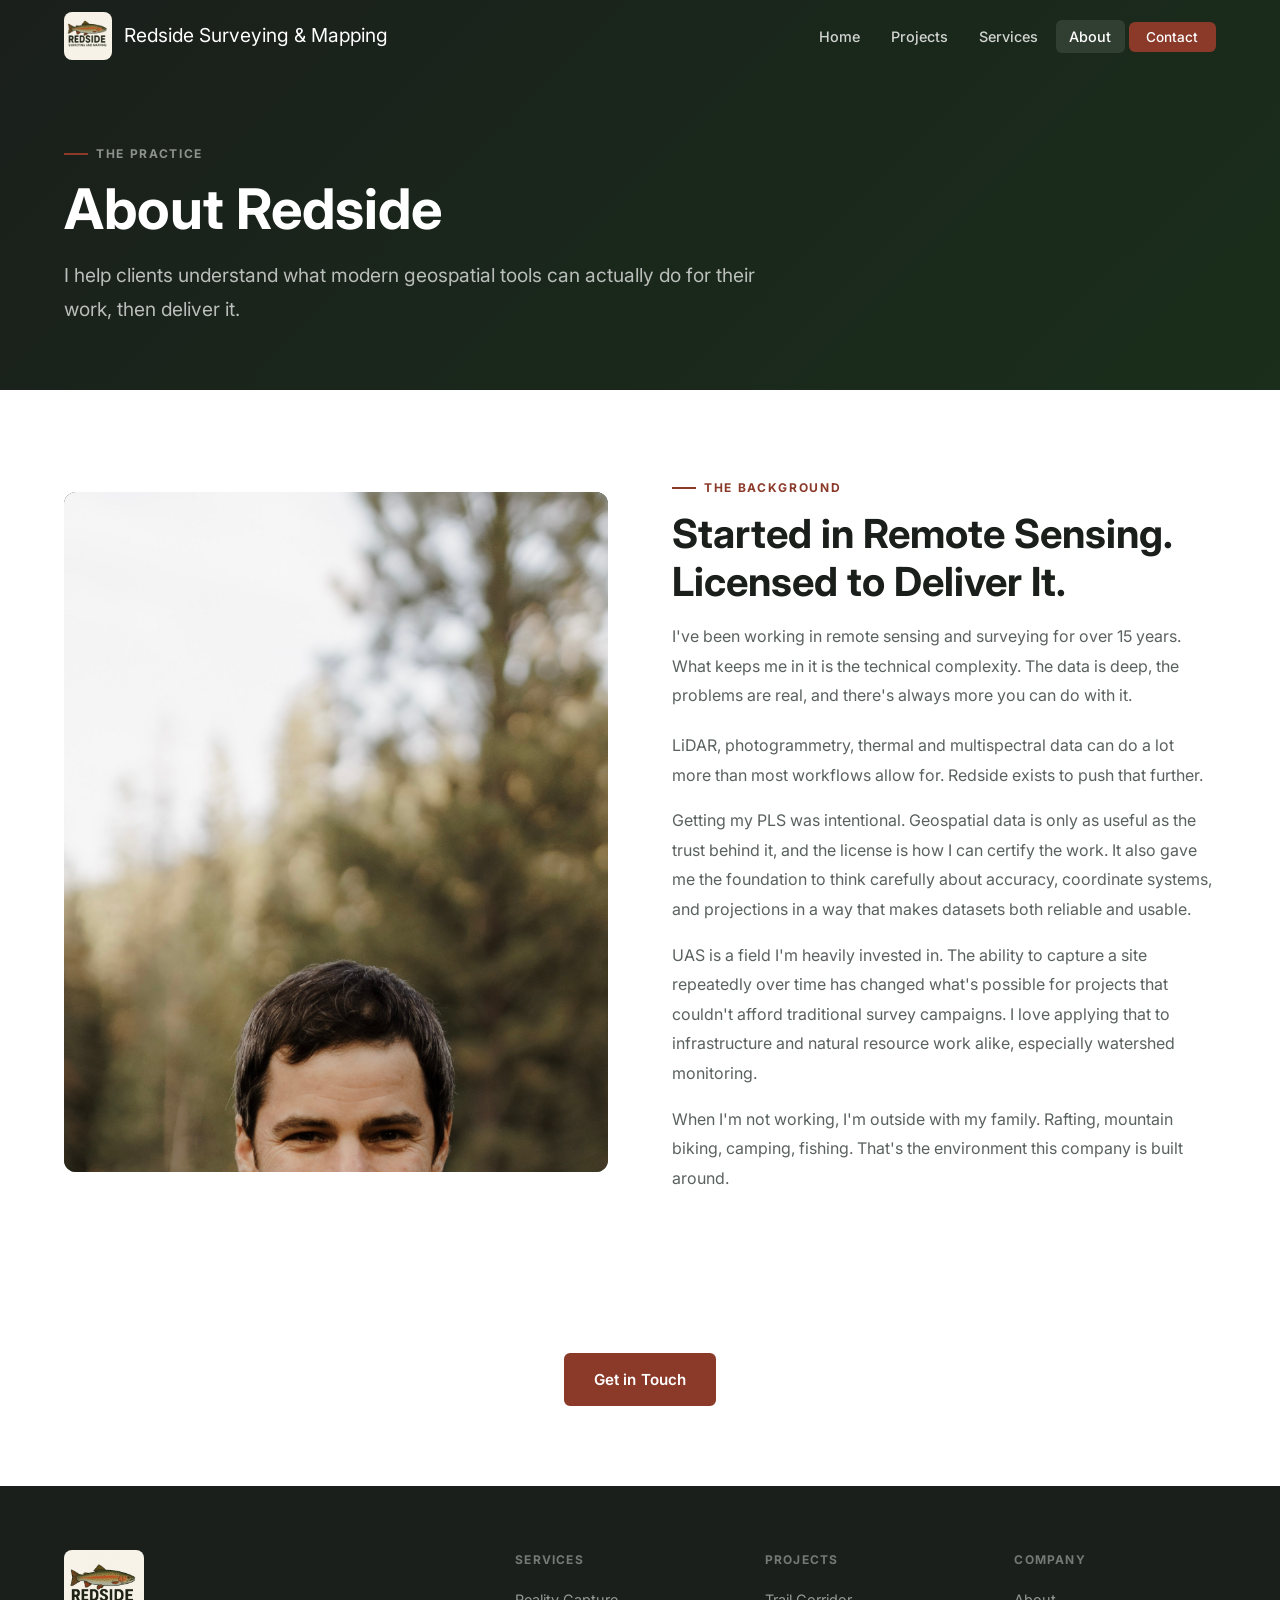
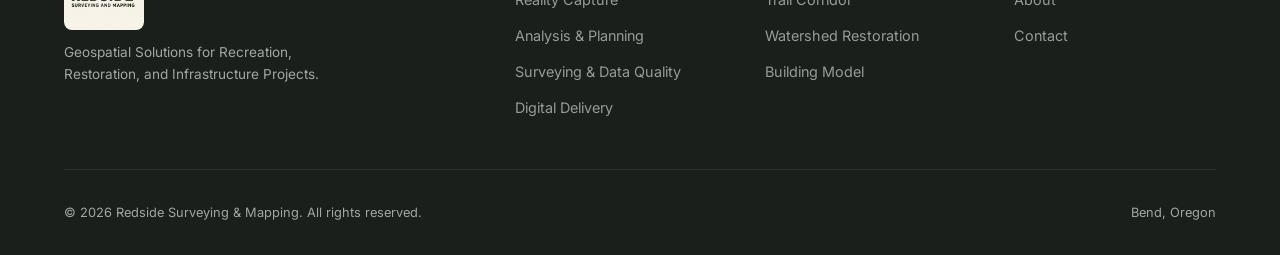
==== commit 1091102f: "Fix profile photo cropping and normalize bio font size Co-authored-by: Cursor <cursoragent@cursor.co" ====
--- a/about.html
+++ b/about.html
@@ -54,12 +54,12 @@
     <div class="container">
       <div class="about-intro fade-in">
         <div class="about-photo">
-          <img src="images/Profile.jpg" alt="Casey, Redside Surveying &amp; Mapping" style="width:100%; border-radius:var(--radius-lg); display:block;" />
+          <img src="images/Profile.jpg" alt="Casey, Redside Surveying &amp; Mapping" style="width:100%; height:100%; object-fit:cover; object-position:center top; display:block;" />
         </div>
         <div>
           <div class="section-eyebrow">The Background</div>
           <h2>Started in Remote Sensing. Licensed to Deliver It.</h2>
-          <p class="lead">I've been working in remote sensing and surveying for over 15 years. What keeps me in it is the technical complexity. The data is deep, the problems are real, and there's always more you can do with it.</p>
+          <p style="color:var(--color-text-muted); margin-top:1rem; line-height:1.85;">I've been working in remote sensing and surveying for over 15 years. What keeps me in it is the technical complexity. The data is deep, the problems are real, and there's always more you can do with it.</p>
           <p style="color:var(--color-text-muted); margin-top:1.25rem; line-height:1.85;">
             LiDAR, photogrammetry, thermal and multispectral data can do a lot more than most 
             workflows allow for. Redside exists to push that further.
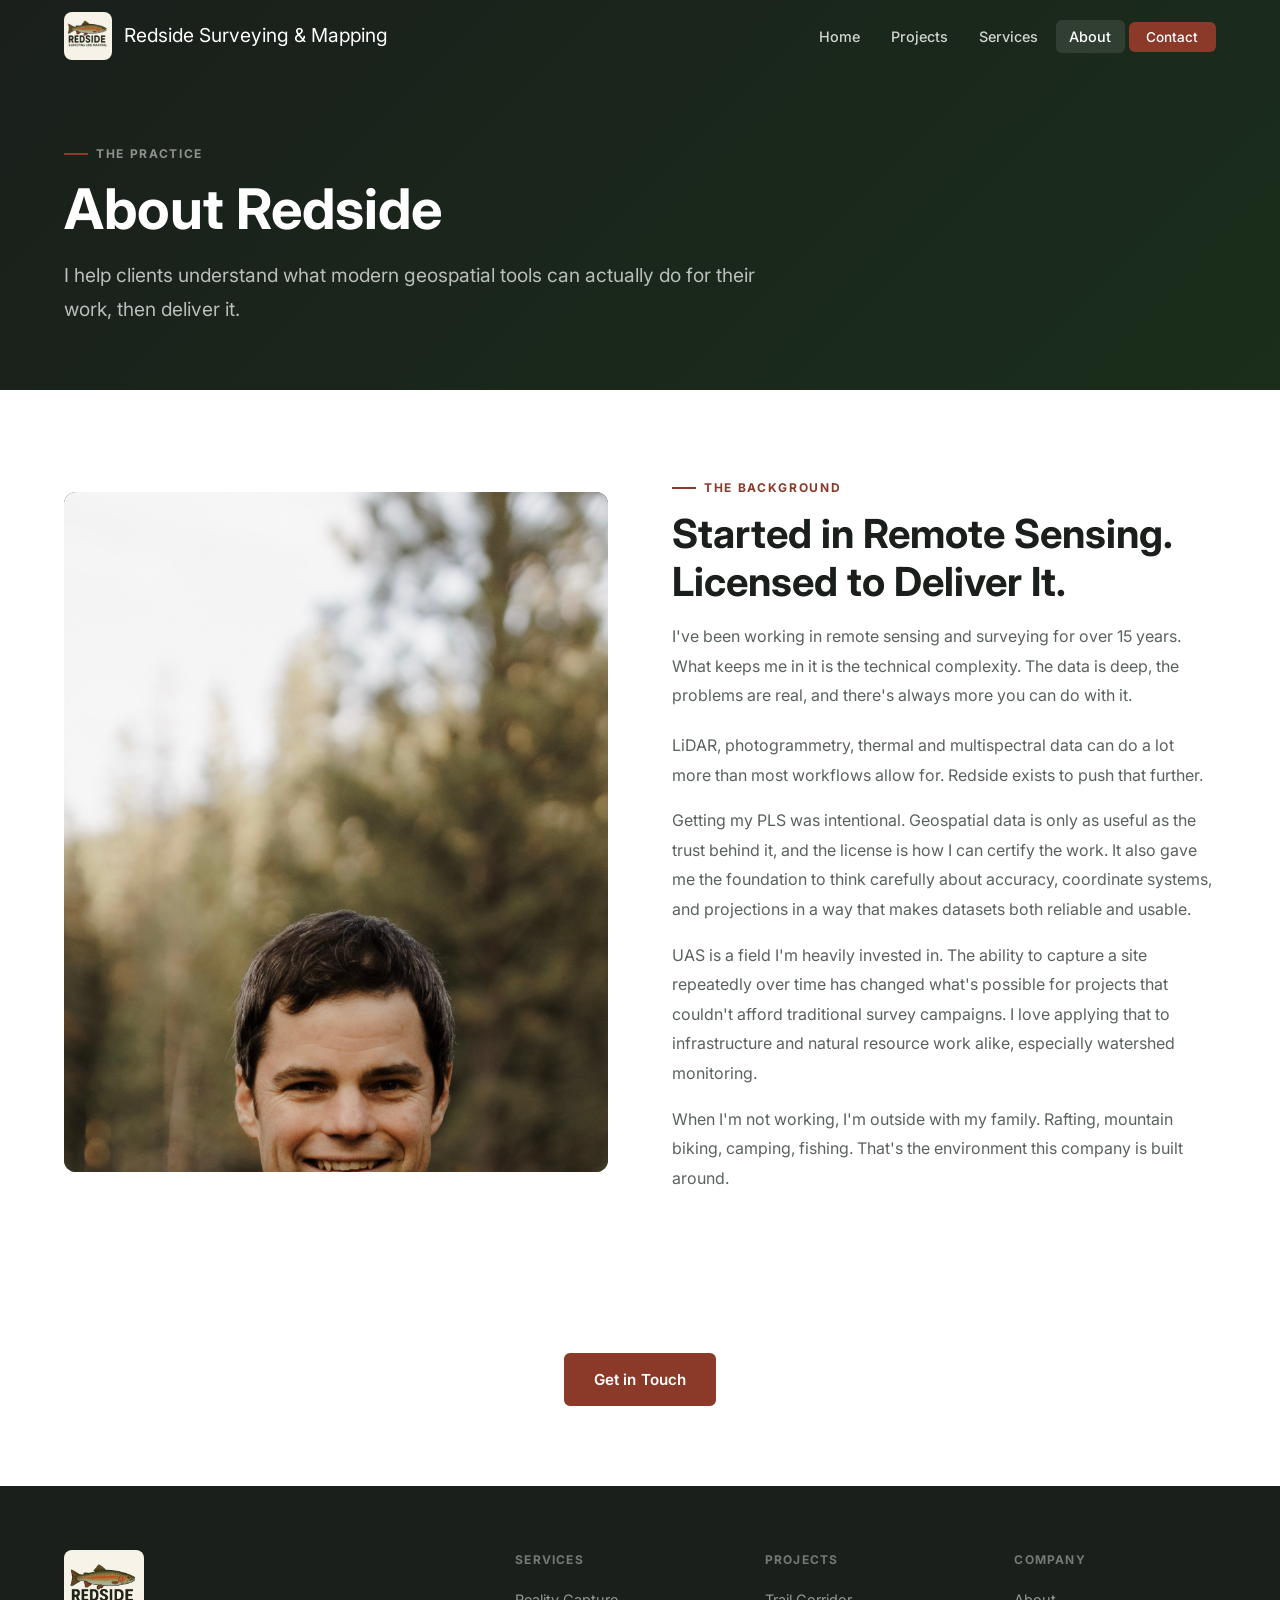
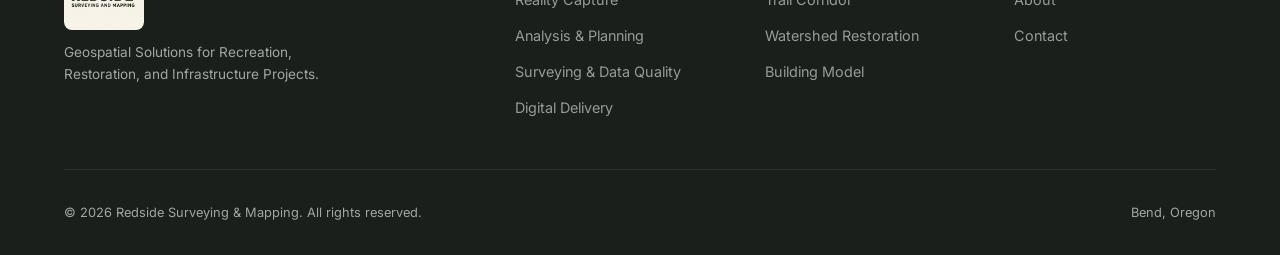
==== commit 2fe93258: "Adjust profile photo vertical position Co-authored-by: Cursor <cursoragent@cursor.com>" ====
--- a/about.html
+++ b/about.html
@@ -54,7 +54,7 @@
     <div class="container">
       <div class="about-intro fade-in">
         <div class="about-photo">
-          <img src="images/Profile.jpg" alt="Casey, Redside Surveying &amp; Mapping" style="width:100%; height:100%; object-fit:cover; object-position:center top; display:block;" />
+          <img src="images/Profile.jpg" alt="Casey, Redside Surveying &amp; Mapping" style="width:100%; height:100%; object-fit:cover; object-position:center 10%; display:block;" />
         </div>
         <div>
           <div class="section-eyebrow">The Background</div>
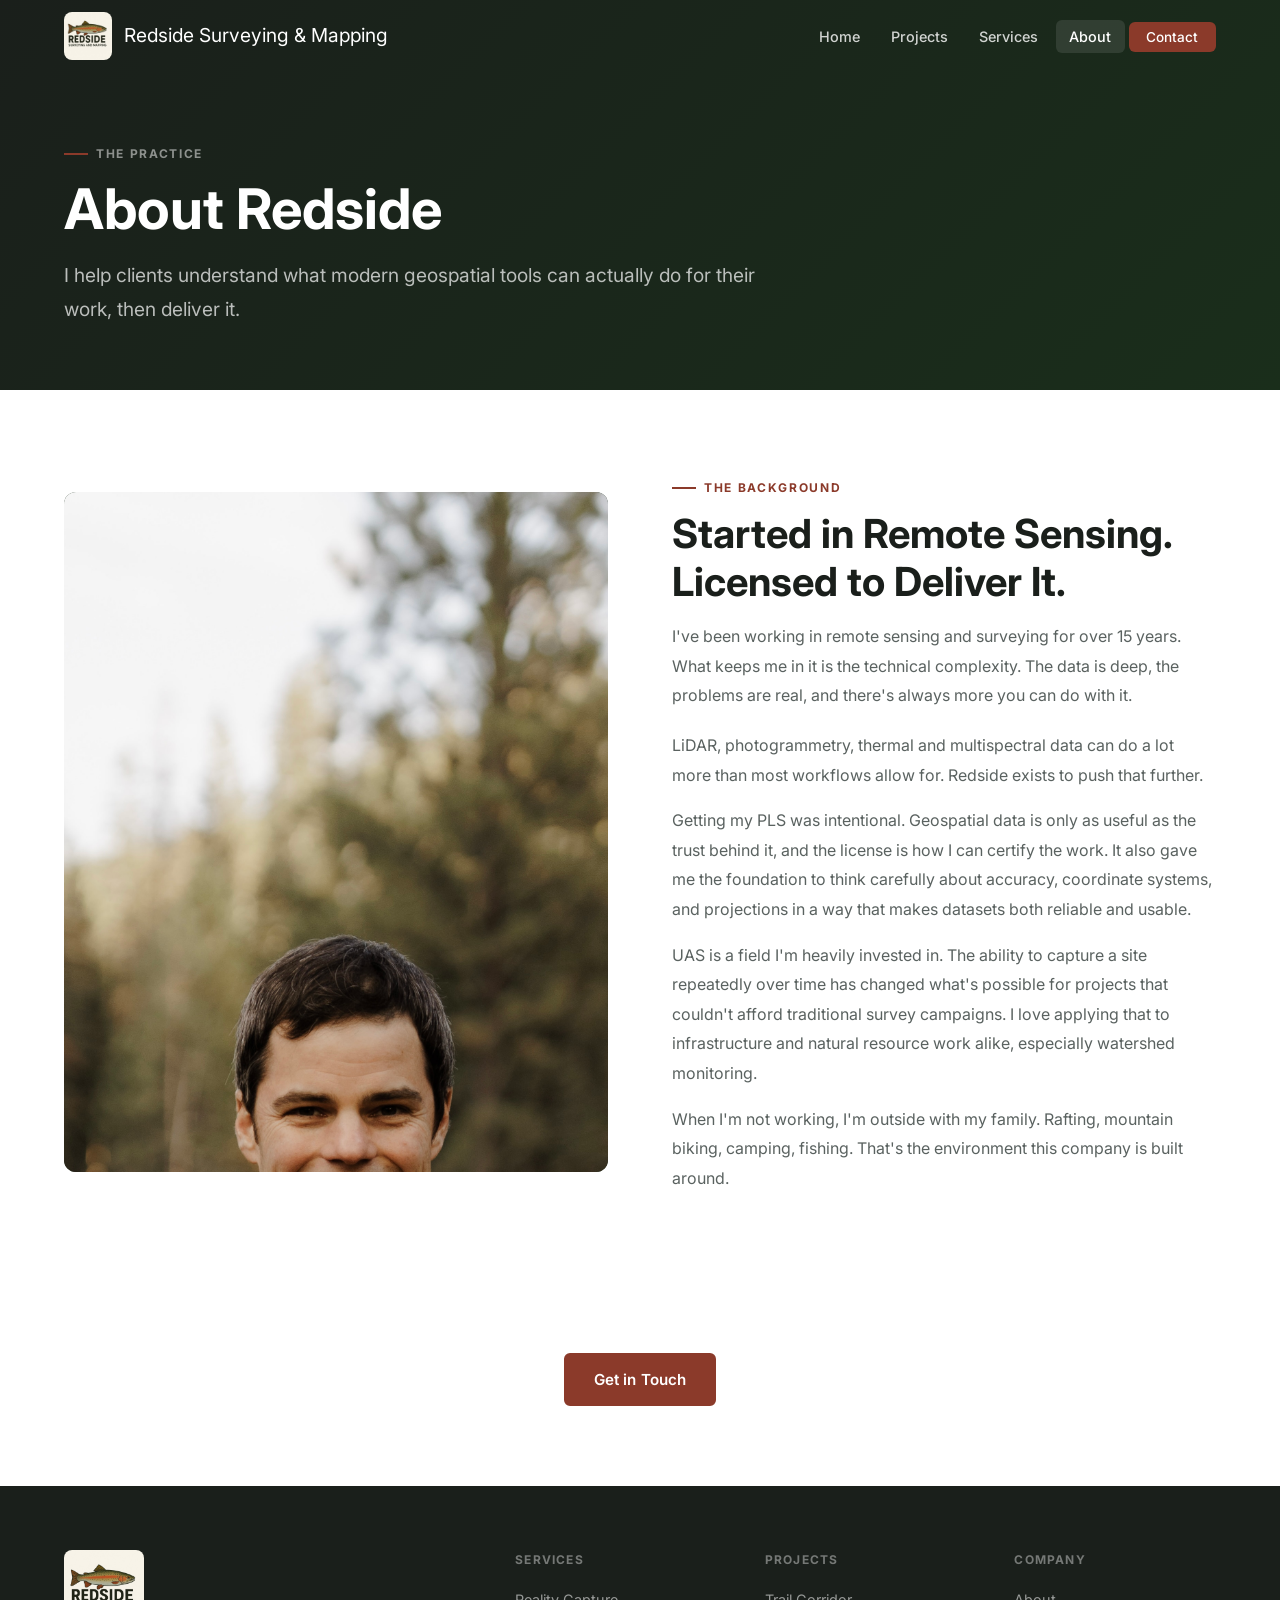
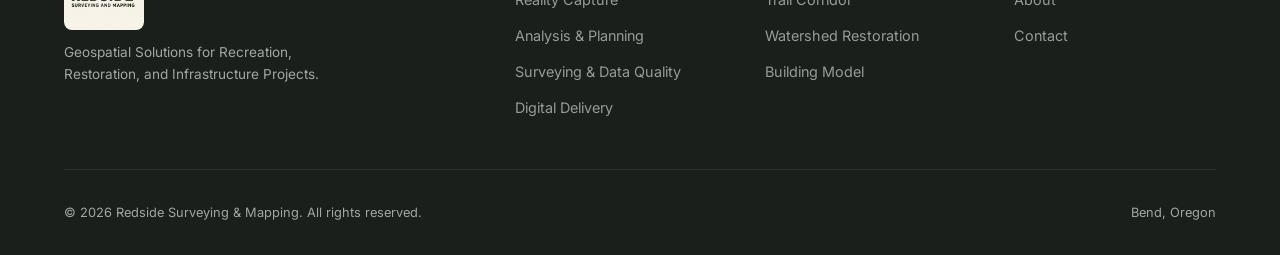
==== commit c33d40e2: "Adjust profile photo position higher Co-authored-by: Cursor <cursoragent@cursor.com>" ====
--- a/about.html
+++ b/about.html
@@ -54,7 +54,7 @@
     <div class="container">
       <div class="about-intro fade-in">
         <div class="about-photo">
-          <img src="images/Profile.jpg" alt="Casey, Redside Surveying &amp; Mapping" style="width:100%; height:100%; object-fit:cover; object-position:center 10%; display:block;" />
+          <img src="images/Profile.jpg" alt="Casey, Redside Surveying &amp; Mapping" style="width:100%; height:100%; object-fit:cover; object-position:center 5%; display:block;" />
         </div>
         <div>
           <div class="section-eyebrow">The Background</div>
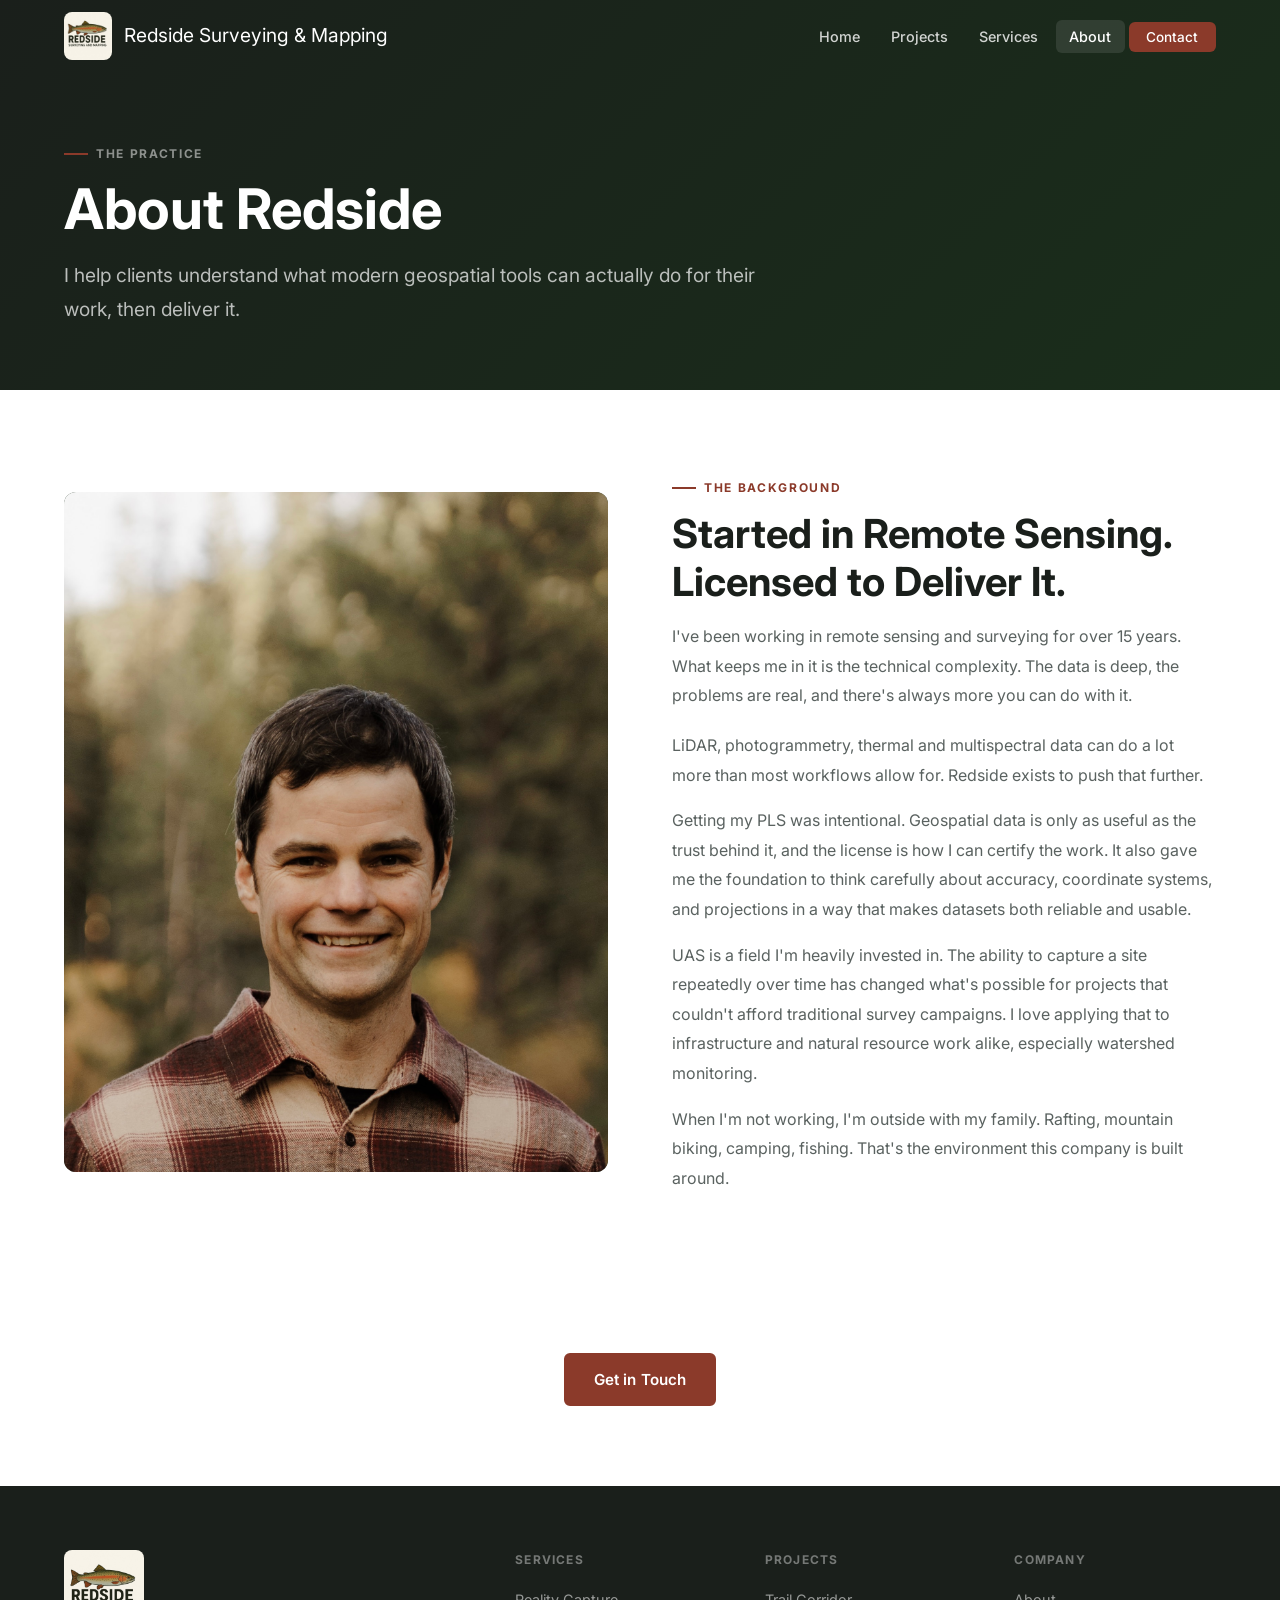
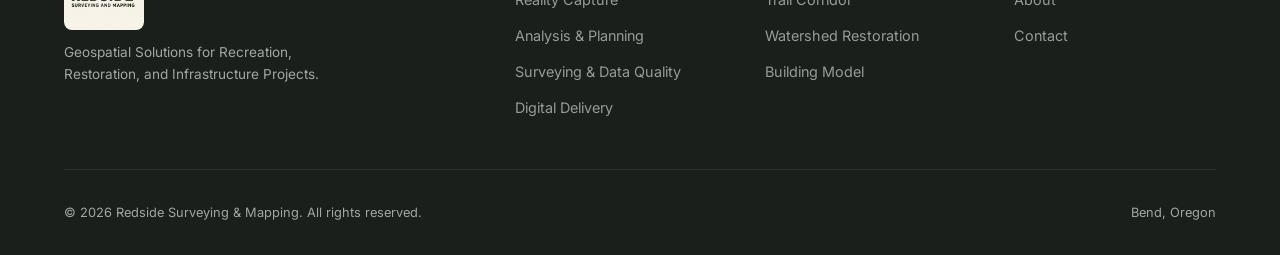
==== commit 4fca23f6: "Adjust profile photo position Co-authored-by: Cursor <cursoragent@cursor.com>" ====
--- a/about.html
+++ b/about.html
@@ -54,7 +54,7 @@
     <div class="container">
       <div class="about-intro fade-in">
         <div class="about-photo">
-          <img src="images/Profile.jpg" alt="Casey, Redside Surveying &amp; Mapping" style="width:100%; height:100%; object-fit:cover; object-position:center 5%; display:block;" />
+          <img src="images/Profile.jpg" alt="Casey, Redside Surveying &amp; Mapping" style="width:100%; height:100%; object-fit:cover; object-position:center 55%; display:block;" />
         </div>
         <div>
           <div class="section-eyebrow">The Background</div>
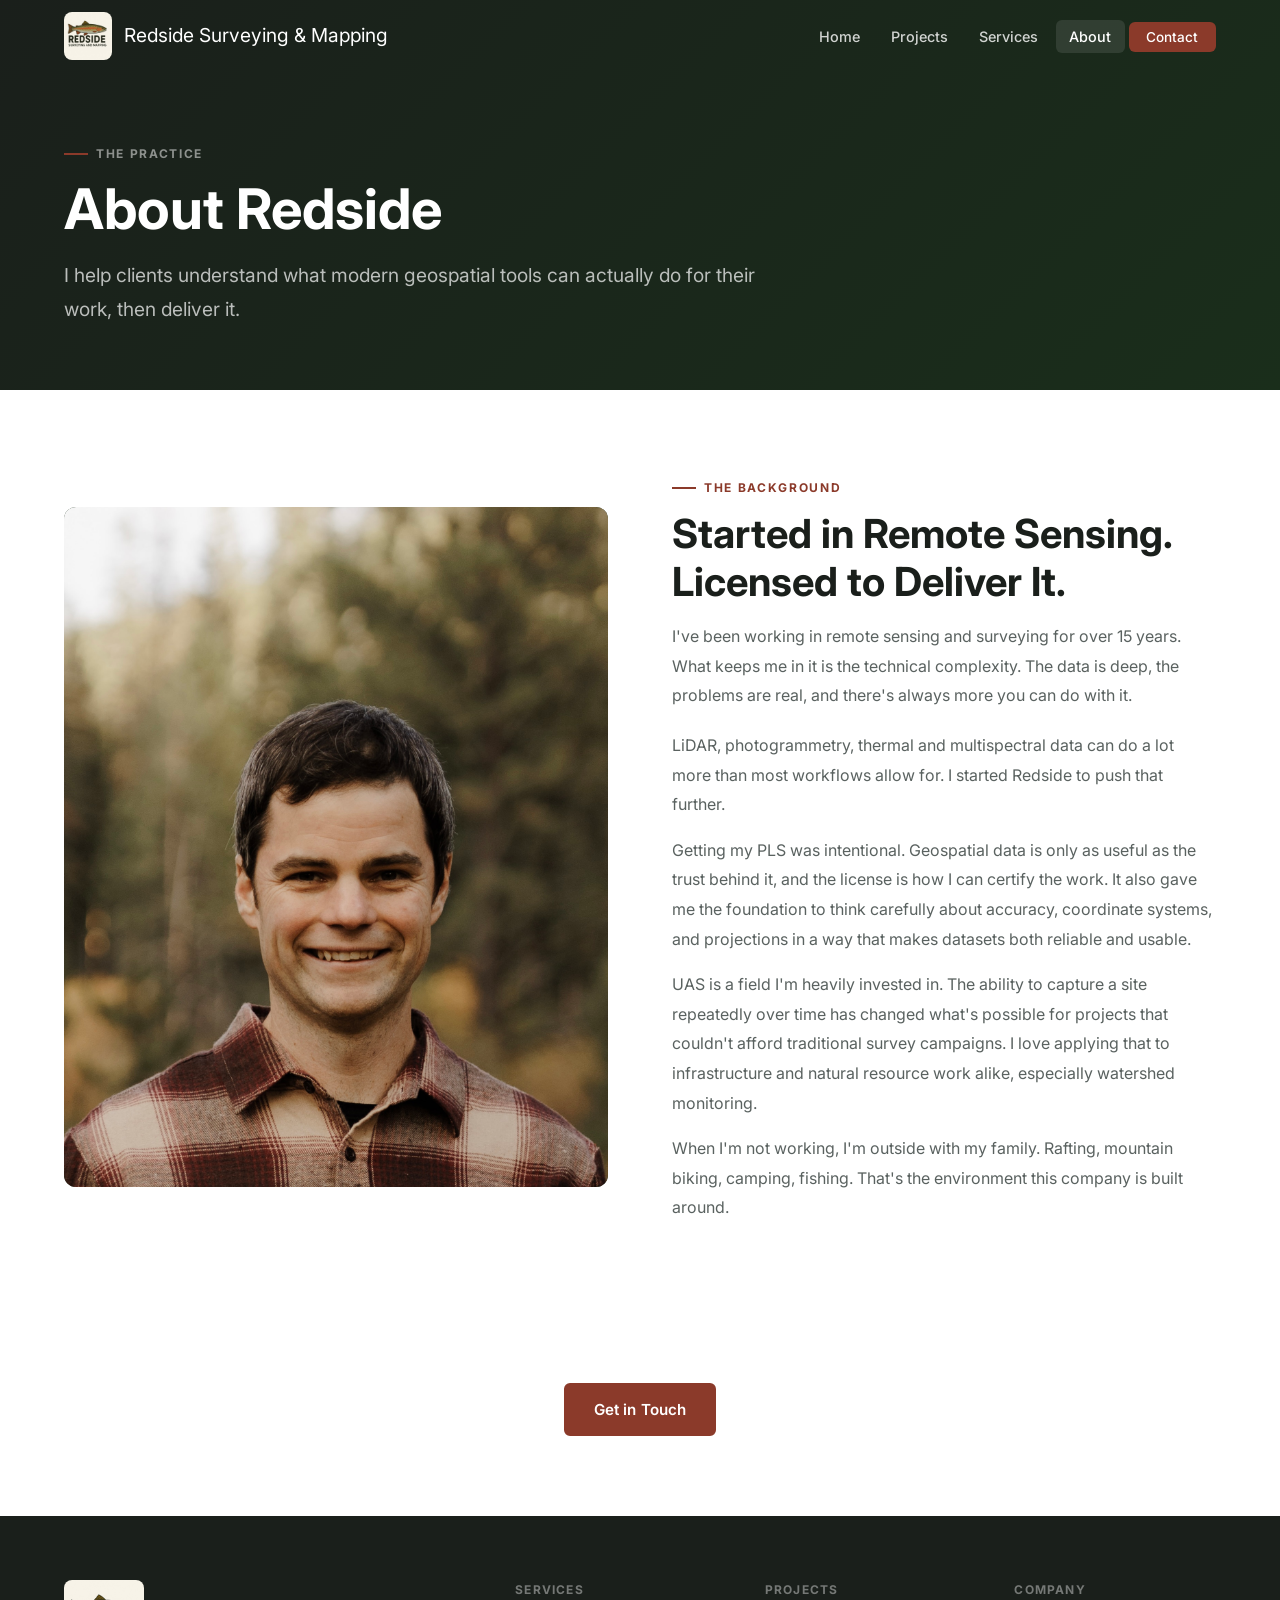
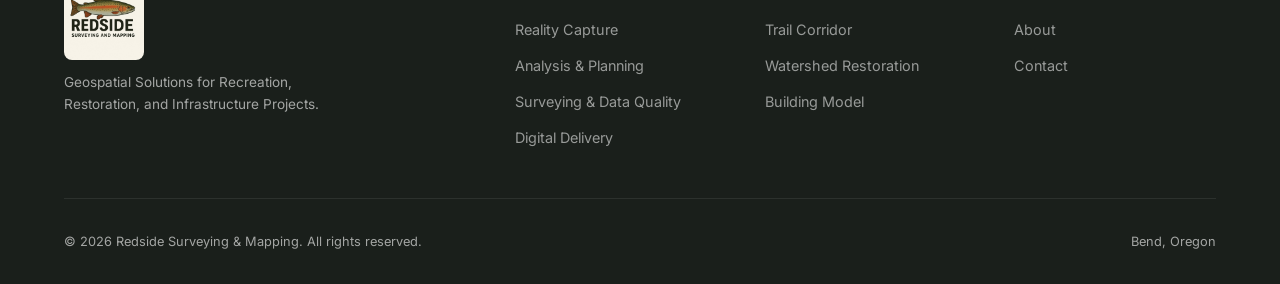
==== commit dc063aaf: "Standardize site copy to first-person voice Co-authored-by: Cursor <cursoragent@cursor.com>" ====
--- a/about.html
+++ b/about.html
@@ -62,7 +62,7 @@
           <p style="color:var(--color-text-muted); margin-top:1rem; line-height:1.85;">I've been working in remote sensing and surveying for over 15 years. What keeps me in it is the technical complexity. The data is deep, the problems are real, and there's always more you can do with it.</p>
           <p style="color:var(--color-text-muted); margin-top:1.25rem; line-height:1.85;">
             LiDAR, photogrammetry, thermal and multispectral data can do a lot more than most 
-            workflows allow for. Redside exists to push that further.
+            workflows allow for. I started Redside to push that further.
           </p>
           <p style="color:var(--color-text-muted); margin-top:1rem; line-height:1.85;">
             Getting my PLS was intentional. Geospatial data is only as useful as the trust 
--- a/css/style.css
+++ b/css/style.css
@@ -293,6 +293,43 @@
     );
 }
 
+/* --- Hero carousel ---------------------------------------- */
+.hero__carousel {
+  position: absolute;
+  inset: 0;
+  overflow: hidden;
+}
+
+.hero__slide {
+  position: absolute;
+  inset: 0;
+  opacity: 0;
+  transition: opacity 1.5s ease;
+}
+
+.hero__slide.active {
+  opacity: 1;
+}
+
+.hero__slide-img {
+  width: 100%;
+  height: 100%;
+  object-fit: cover;
+  object-position: center;
+  display: block;
+}
+
+.hero__slide-img--zoom {
+  transform: scale(1.15);
+  transform-origin: center center;
+}
+
+.hero__dim {
+  position: absolute;
+  inset: 0;
+  background: rgba(10, 18, 10, 0.58);
+}
+
 .hero__content.container {
   max-width: min(1320px, 96vw);
 }
@@ -306,30 +343,15 @@
 }
 
 .hero__layout {
-  display: grid;
-  grid-template-columns: minmax(0, 1fr) minmax(320px, 1.2fr);
-  grid-template-areas:
-    "intro video"
-    "rest video";
+  display: flex;
+  flex-direction: column;
   gap: clamp(1.25rem, 3vw, 2rem);
-  align-items: start;
-}
-
-.hero__intro { grid-area: intro; }
-
-.hero__video {
-  grid-area: video;
-  width: 100%;
-  max-width: none;
-  display: flex;
-  flex-direction: column;
-  justify-content: flex-start;
-  align-self: start;
-  position: sticky;
-  top: calc(var(--nav-height) + 1.25rem);
-}
-
-.hero__rest { grid-area: rest; }
+  max-width: 680px;
+}
+
+.hero__intro {}
+
+.hero__rest {}
 
 .hero__video-player,
 .hero__video-placeholder {
@@ -390,7 +412,7 @@
   font-weight: 600;
   letter-spacing: .12em;
   text-transform: uppercase;
-  color: var(--color-rust-light);
+  color: rgba(255, 248, 235, 0.85);
   margin-bottom: 1rem;
 }
 
@@ -399,7 +421,7 @@
   display: block;
   width: 32px;
   height: 2px;
-  background: var(--color-rust-light);
+  background: rgba(255, 248, 235, 0.6);
 }
 
 .hero h1 {
@@ -408,7 +430,7 @@
 }
 
 .hero h1 span {
-  color: var(--color-rust-light);
+  color: rgba(255, 248, 235, 0.9);
   display: block;
 }
 
@@ -1257,17 +1279,6 @@
 /* --- Responsive ------------------------------------------ */
 @media (max-width: 1024px) {
   .grid-4 { grid-template-columns: repeat(2, 1fr); }
-  .hero__layout {
-    grid-template-columns: 1fr;
-    grid-template-areas:
-      "video"
-      "intro"
-      "rest";
-  }
-  .hero__video {
-    max-width: none;
-    position: static;
-  }
   .workflow-highlight { grid-template-columns: 1fr; }
   .project-card { grid-template-columns: 1fr; }
   .project-card--reverse { direction: ltr; }
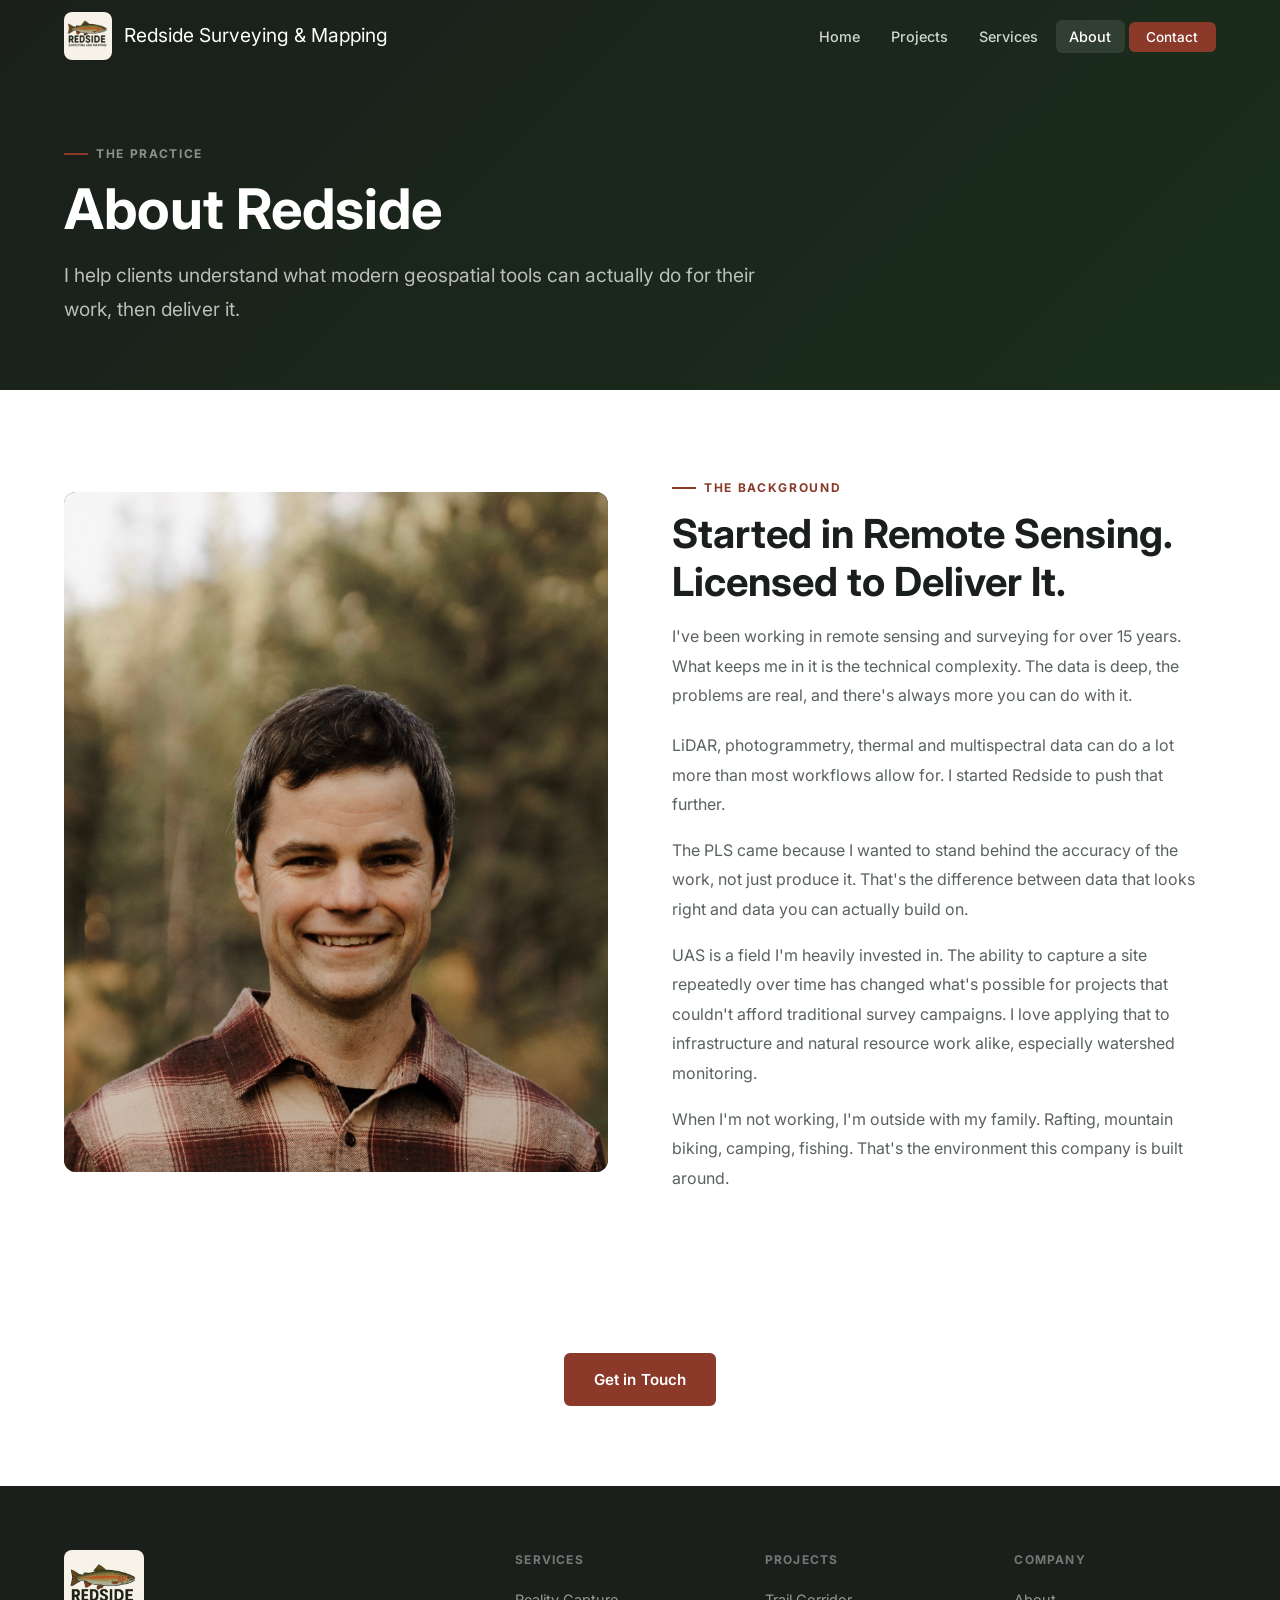
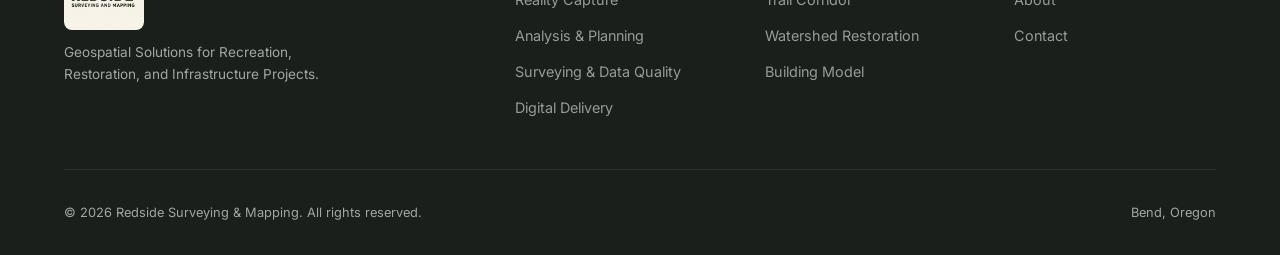
==== commit e66bb1fb: "Soften PLS paragraph in About bio Co-authored-by: Cursor <cursoragent@cursor.com>" ====
--- a/about.html
+++ b/about.html
@@ -65,10 +65,9 @@
             workflows allow for. I started Redside to push that further.
           </p>
           <p style="color:var(--color-text-muted); margin-top:1rem; line-height:1.85;">
-            Getting my PLS was intentional. Geospatial data is only as useful as the trust 
-            behind it, and the license is how I can certify the work. It also gave me the 
-            foundation to think carefully about accuracy, coordinate systems, and projections 
-            in a way that makes datasets both reliable and usable.
+            The PLS came because I wanted to stand behind the accuracy of the work, not just 
+            produce it. That's the difference between data that looks right and data you can 
+            actually build on.
           </p>
           <p style="color:var(--color-text-muted); margin-top:1rem; line-height:1.85;">
             UAS is a field I'm heavily invested in. The ability to capture a site repeatedly 
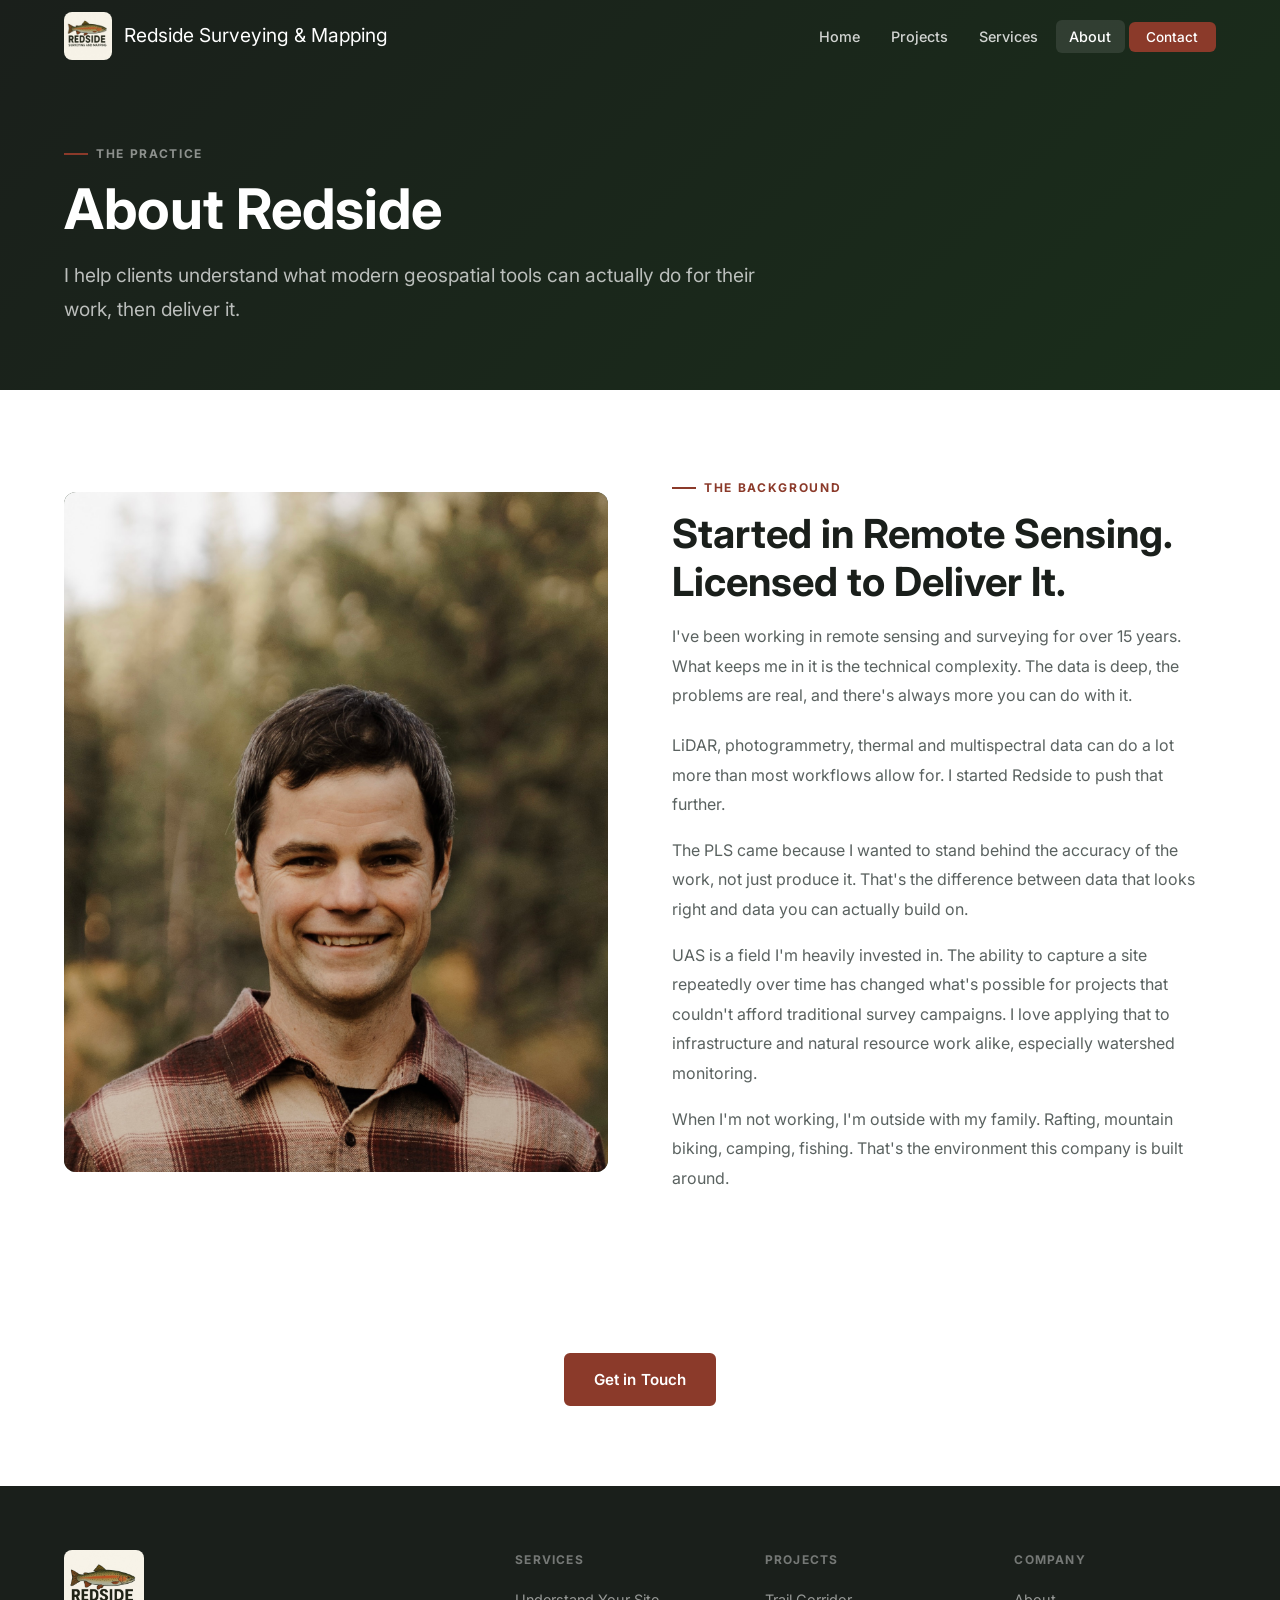
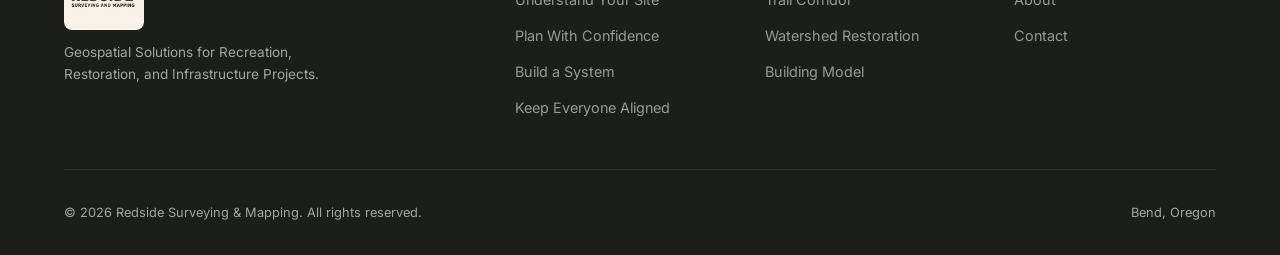
==== commit a362690b: "Rewrite site around client outcomes per business plan philosophy Co-authored-by: Cursor <cursoragent" ====
--- a/about.html
+++ b/about.html
@@ -102,10 +102,10 @@
         <div>
           <div class="footer__heading">Services</div>
           <ul class="footer__links">
-            <li><a href="services.html">Reality Capture</a></li>
-            <li><a href="services.html">Analysis &amp; Planning</a></li>
-            <li><a href="services.html">Surveying &amp; Data Quality</a></li>
-            <li><a href="services.html">Digital Delivery</a></li>
+            <li><a href="services.html">Understand Your Site</a></li>
+            <li><a href="services.html">Plan With Confidence</a></li>
+            <li><a href="services.html">Build a System</a></li>
+            <li><a href="services.html">Keep Everyone Aligned</a></li>
           </ul>
         </div>
         <div>
@@ -141,3 +141,4 @@
 
 
 
+
